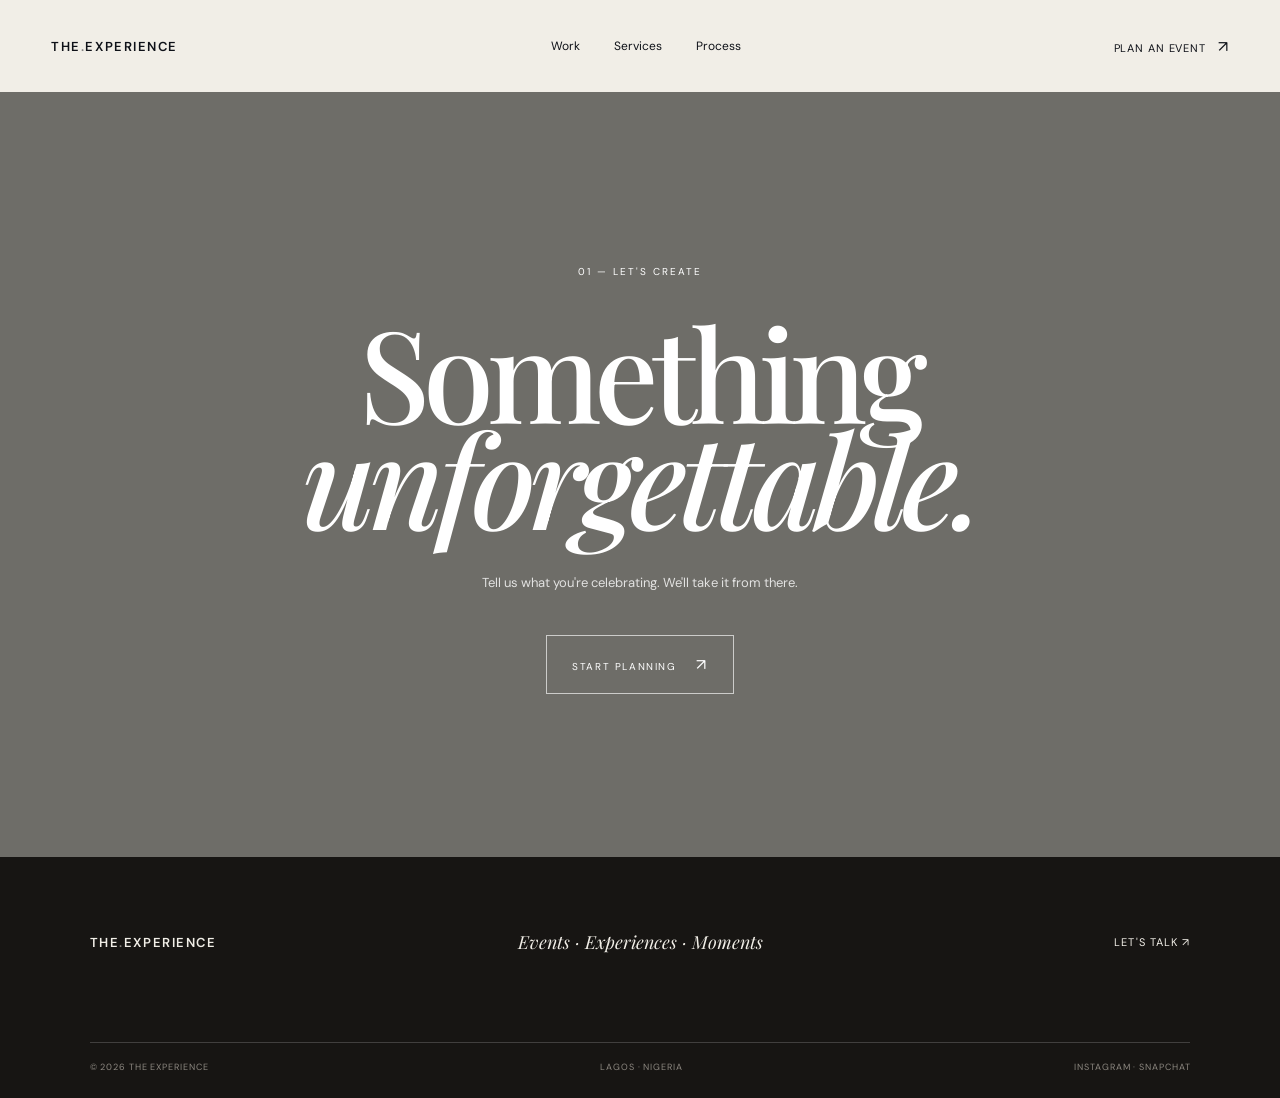
==== contact.html @ a863b7e7 "Initial THE-EXPERIENCE-multipage" ====
<!DOCTYPE html>
<html lang="en">
<head>
  <meta charset="UTF-8" />
  <meta name="viewport" content="width=device-width, initial-scale=1.0" />
  <meta name="description" content="Tell us what you're celebrating — we'll take it from there." />
  <title>THE EXPERIENCE — Plan Your Event</title>
  <link rel="preconnect" href="https://fonts.googleapis.com">
  <link rel="preconnect" href="https://fonts.gstatic.com" crossorigin>
  <link href="https://fonts.googleapis.com/css2?family=DM+Sans:wght@400;500;600&family=Playfair+Display:ital,wght@0,500;0,600;1,500&display=swap" rel="stylesheet">
  <link rel="stylesheet" href="style.css" />
</head>
<body>
  <div class="loader"><span>THE EXPERIENCE</span></div>

  <header class="nav">
    <a class="logo" href="index.html">THE<span>.</span>EXPERIENCE</a>
    <nav>
      <a href="work.html">Work</a>
      <a href="services.html">Services</a>
      <a href="process.html">Process</a>
    </nav>
    <a class="nav-cta" href="contact.html">Plan an event <span>↗</span></a>
    <button class="menu-btn" aria-label="Open menu"><i></i><i></i></button>
  </header>

  <main>
    <section class="cta" id="contact">
      <div class="cta-bg"></div>
      <div class="cta-overlay"></div>
      <div class="cta-content">
        <p class="eyebrow">01 — LET'S CREATE</p>
        <h2>Something<br><em>unforgettable.</em></h2>
        <p>Tell us what you're celebrating. We'll take it from there.</p>
        <a class="big-button" href="https://wa.me/" target="_blank" rel="noopener">Start planning <span>↗</span></a>
      </div>
    </section>
  </main>

  <footer>
    <div class="footer-top">
      <a class="logo" href="index.html">THE<span>.</span>EXPERIENCE</a>
      <p>Events · Experiences · Moments</p>
      <a href="contact.html">Let's talk ↗</a>
    </div>
    <div class="footer-bottom"><span>© 2026 THE EXPERIENCE</span><span>LAGOS · NIGERIA</span><span>Instagram · Snapchat</span></div>
  </footer>

  <script src="script.js"></script>
</body>
</html>
---- style.css ----
:root{
  --ink:#171513;--paper:#f1eee7;--muted:#777169;--line:rgba(23,21,19,.18);
  --serif:"Playfair Display",Georgia,serif;--sans:"DM Sans",Arial,sans-serif;
}
*{box-sizing:border-box}html{scroll-behavior:smooth}body{margin:0;background:var(--paper);color:var(--ink);font-family:var(--sans);font-size:15px}a{color:inherit;text-decoration:none}button{font:inherit}
.loader{position:fixed;inset:0;background:#171513;color:#f1eee7;z-index:1000;display:grid;place-items:center;font-size:12px;letter-spacing:.18em;transition:opacity .7s,visibility .7s}.loader.hide{opacity:0;visibility:hidden}
.nav{position:relative;height:92px;padding:0 4vw;display:flex;align-items:center;justify-content:space-between;z-index:50;color:#fff;mix-blend-mode:difference}.logo{font-weight:600;font-size:13px;letter-spacing:.12em}.logo span{opacity:.5}.nav nav{display:flex;gap:34px;font-size:12px}.nav nav a,.nav-cta{transition:opacity .25s}.nav nav a:hover,.nav-cta:hover{opacity:.55}.nav-cta{font-size:11px;letter-spacing:.08em;text-transform:uppercase}.nav-cta span{font-size:16px;margin-left:8px}.menu-btn{display:none;background:none;border:0}
.hero{height:100svh;min-height:680px;position:relative;color:#fff;overflow:hidden;background:#222}.hero-media,.cta-bg{position:absolute;inset:-5%;background-image:url("https://images.unsplash.com/photo-1519167758481-83f550bb49b3?auto=format&fit=crop&w=2200&q=90");background-size:cover;background-position:center;transform:scale(1.06);will-change:transform}.hero-overlay{position:absolute;inset:0;background:linear-gradient(180deg,rgba(0,0,0,.45),rgba(0,0,0,.15) 45%,rgba(0,0,0,.65))}.hero-content{position:absolute;inset:0;padding:15vh 7vw 7vh;display:flex;flex-direction:column;justify-content:center}.eyebrow{font-size:10px;letter-spacing:.2em;text-transform:uppercase}.hero-title{font-family:var(--serif);font-weight:500;font-size:clamp(62px,10.5vw,165px);line-height:.84;letter-spacing:-.055em;margin:45px 0 0;max-width:1100px}.hero-title .line{display:block}.hero-title .italic{font-style:italic;font-size:.72em;margin-left:9vw}.hero-bottom{display:flex;justify-content:space-between;align-items:end;max-width:850px;margin-top:55px}.hero-bottom p{font-size:13px;line-height:1.6;max-width:320px;color:rgba(255,255,255,.78)}.circle-link{width:64px;height:64px;border:1px solid rgba(255,255,255,.6);border-radius:50%;display:grid;place-items:center;font-size:22px;transition:background .3s,color .3s}.circle-link:hover{background:#fff;color:#111}.hero-index{position:absolute;right:4vw;bottom:7vh;font-size:10px;letter-spacing:.15em}
.section{padding:150px 7vw}.section-label{font-size:10px;letter-spacing:.18em;color:var(--muted);text-transform:uppercase}.statement{display:grid;grid-template-columns:25% 1fr;gap:5vw}.statement-copy{max-width:900px}.statement-copy h2,.services-intro h2,.process-heading h2{font-family:var(--serif);font-size:clamp(46px,6.2vw,92px);font-weight:500;line-height:.98;letter-spacing:-.045em;margin:25px 0 55px}.statement-copy h2 em,.services-intro h2 em,.process-heading h2 em{font-style:italic}.body-copy{font-size:16px;line-height:1.8;max-width:590px;color:#625d56}
.marquee{overflow:hidden;border-top:1px solid var(--line);border-bottom:1px solid var(--line);padding:24px 0;white-space:nowrap}.marquee-track{display:inline-flex;align-items:center;gap:28px;animation:marquee 24s linear infinite;font-size:12px;letter-spacing:.16em}.marquee b{font-weight:400;font-size:10px}@keyframes marquee{to{transform:translateX(-50%)}}
.services{display:grid;grid-template-columns:25% 1fr;gap:5vw}.services-intro h2{margin-bottom:90px}.service-list{grid-column:2;border-top:1px solid var(--line)}.service{display:grid;grid-template-columns:45px 1fr 2fr 30px;align-items:center;gap:20px;padding:28px 0;border-bottom:1px solid var(--line);transition:padding .35s}.service:hover{padding-left:15px;padding-right:15px}.service span{font-size:10px;color:var(--muted)}.service h3{font-family:var(--serif);font-size:25px;font-weight:500;margin:0}.service p{font-size:12px;color:var(--muted);margin:0;line-height:1.5}.service b{font-size:17px;font-weight:400;text-align:right}
.work{background:#e6e2d9}.work-head{display:flex;justify-content:space-between;align-items:end;margin-bottom:80px}.work-head p{font-family:var(--serif);font-style:italic;font-size:20px;margin:0}.project{margin-bottom:130px}.project-large{width:78%}.project-offset{width:60%;margin-left:30%}.project-image{width:100%;height:62vw;max-height:850px;background-size:cover;background-position:center;transform:scale(.98);transition:transform .8s cubic-bezier(.2,.8,.2,1)}.project:hover .project-image{transform:scale(1)}.image-1{background-image:url("https://images.unsplash.com/photo-1519225421980-715cb0215aed?auto=format&fit=crop&w=1800&q=85")}.image-2{background-image:url("https://images.unsplash.com/photo-1507504031003-b417219a0fde?auto=format&fit=crop&w=1600&q=85")}.image-3{background-image:url("https://images.unsplash.com/photo-1492684223066-81342ee5ff30?auto=format&fit=crop&w=1800&q=85")}.project-meta{display:grid;grid-template-columns:80px 1fr 30px;padding-top:17px;border-top:1px solid var(--ink);margin-top:12px}.project-meta span,.project-meta p{font-size:10px;letter-spacing:.08em;text-transform:uppercase;color:var(--muted);margin:0}.project-meta h3{font-family:var(--serif);font-size:26px;font-weight:500;margin:0 0 5px}.project-meta>span:last-child{font-size:18px;color:var(--ink)}
.process{display:grid;grid-template-columns:25% 1fr;gap:5vw}.process-heading h2{margin-bottom:85px}.process-grid{grid-column:2;display:grid;grid-template-columns:1fr 1fr;border-top:1px solid var(--line)}.process-card{padding:30px 30px 45px 0;border-bottom:1px solid var(--line)}.process-card:nth-child(odd){border-right:1px solid var(--line);padding-right:40px}.process-card:nth-child(even){padding-left:40px}.process-card span{font-size:10px;color:var(--muted)}.process-card h3{font-family:var(--serif);font-size:30px;font-weight:500;margin:45px 0 15px}.process-card p{color:var(--muted);line-height:1.7;font-size:13px;max-width:280px}
.quote{text-align:center;padding-top:170px;padding-bottom:170px;background:#171513;color:#f1eee7}.quote-mark{font-family:var(--serif);font-size:100px;line-height:.5;margin:0 0 45px}.quote blockquote{font-family:var(--serif);font-size:clamp(35px,5vw,68px);line-height:1.05;max-width:1000px;margin:0 auto;font-weight:500;letter-spacing:-.035em}.quote-author{font-size:9px;letter-spacing:.18em;margin-top:45px;color:#aaa39b}
.cta{height:85vh;min-height:620px;position:relative;color:#fff;overflow:hidden}.cta-bg{background-image:url("https://images.unsplash.com/photo-1505236858219-8359eb29e329?auto=format&fit=crop&w=2200&q=90")}.cta-overlay{position:absolute;inset:0;background:rgba(10,9,7,.56)}.cta-content{position:absolute;inset:0;display:flex;flex-direction:column;align-items:center;justify-content:center;text-align:center;padding:30px}.cta-content h2{font-family:var(--serif);font-size:clamp(65px,10vw,150px);line-height:.83;font-weight:500;letter-spacing:-.055em;margin:30px 0}.cta-content h2 em{font-style:italic}.cta-content>p:not(.eyebrow){max-width:330px;font-size:13px;line-height:1.6;color:rgba(255,255,255,.8)}.big-button{margin-top:28px;border:1px solid rgba(255,255,255,.65);padding:18px 25px;font-size:10px;text-transform:uppercase;letter-spacing:.16em;transition:background .3s,color .3s}.big-button:hover{background:#fff;color:#171513}.big-button span{font-size:16px;margin-left:15px}
footer{background:#171513;color:#f1eee7;padding:55px 7vw 25px}.footer-top{display:grid;grid-template-columns:1fr 1fr 1fr;align-items:center;padding-bottom:70px}.footer-top p{text-align:center;font-family:var(--serif);font-style:italic;font-size:18px}.footer-top>a:last-child{text-align:right;font-size:11px;letter-spacing:.1em;text-transform:uppercase}.footer-bottom{border-top:1px solid rgba(255,255,255,.18);padding-top:18px;display:flex;justify-content:space-between;color:#8d8881;font-size:9px;letter-spacing:.1em;text-transform:uppercase}
.reveal{opacity:0;transform:translateY(35px);animation:reveal .9s cubic-bezier(.2,.8,.2,1) forwards}.delay-1{animation-delay:.12s}.delay-2{animation-delay:.24s}.delay-3{animation-delay:.38s}@keyframes reveal{to{opacity:1;transform:none}}
@media(max-width:800px){
 .nav{height:72px;padding:0 6vw}.nav nav,.nav-cta{display:none}.menu-btn{display:flex;flex-direction:column;gap:6px}.menu-btn i{width:25px;height:1px;background:#fff;display:block}
 .hero{min-height:720px}.hero-content{padding:100px 7vw 45px}.hero-title{font-size:clamp(55px,16vw,105px);margin-top:30px}.hero-title .italic{margin-left:4vw}.hero-bottom{margin-top:42px}.hero-bottom p{font-size:12px;max-width:245px}.circle-link{width:54px;height:54px}.hero-index{bottom:45px}
 .section{padding:100px 7vw}.statement,.services,.process{display:block}.statement-copy,.services-intro,.process-heading{margin-top:45px}.statement-copy h2,.services-intro h2,.process-heading h2{font-size:clamp(43px,12vw,70px);margin:20px 0 40px}.service-list,.process-grid{margin-top:55px}.service{grid-template-columns:30px 1fr 20px;gap:10px;padding:25px 0}.service h3{font-size:22px}.service p{grid-column:2;grid-row:2}.service b{grid-column:3;grid-row:1}.work-head{display:block;margin-bottom:50px}.work-head p{margin-top:15px}.project,.project-large,.project-offset{width:100%;margin-left:0;margin-bottom:80px}.project-image{height:110vw}.project-meta{grid-template-columns:50px 1fr 20px}.project-meta h3{font-size:21px}.process-grid{grid-template-columns:1fr}.process-card:nth-child(odd),.process-card:nth-child(even){border-right:0;padding:25px 0}.process-card h3{margin-top:30px}.quote{padding-top:110px;padding-bottom:110px}.quote blockquote{font-size:40px}.cta{height:75vh;min-height:560px}.cta-content h2{font-size:18vw}.footer-top{grid-template-columns:1fr;gap:25px;text-align:center;padding-bottom:45px}.footer-top p,.footer-top>a:last-child{text-align:center}.footer-bottom{gap:15px;flex-wrap:wrap;justify-content:center;text-align:center}
}
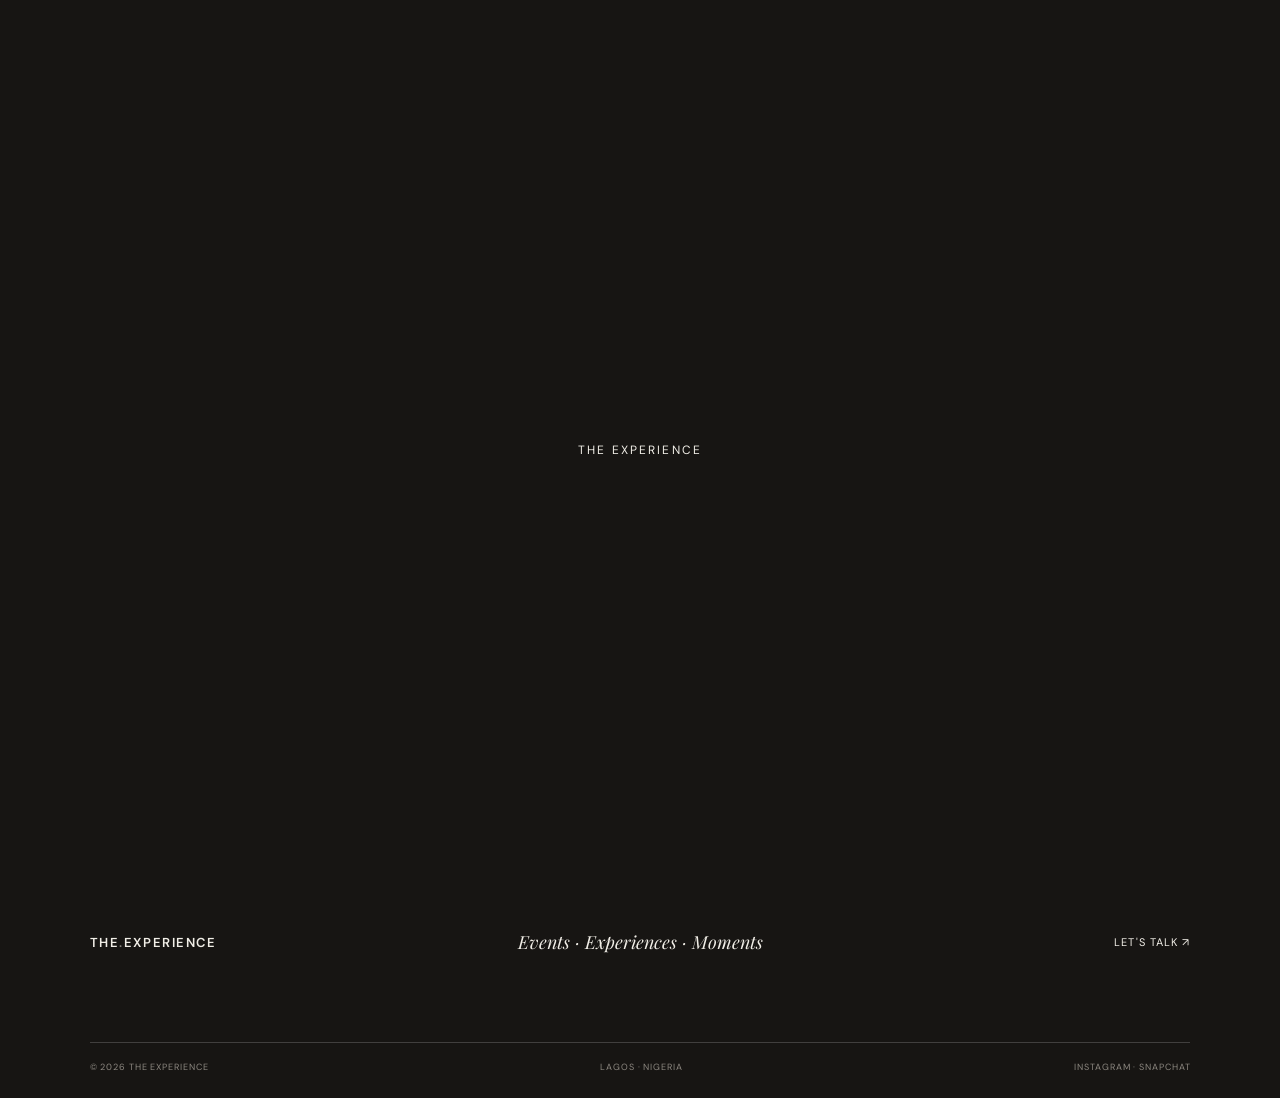
==== commit 5513373c: "Fix mobile menu across all pages" ====
--- a/contact.html
+++ b/contact.html
@@ -13,17 +13,29 @@
 <body>
   <div class="loader"><span>THE EXPERIENCE</span></div>
 
-  <header class="nav">
-    <a class="logo" href="index.html">THE<span>.</span>EXPERIENCE</a>
-    <nav>
-      <a href="work.html">Work</a>
-      <a href="services.html">Services</a>
-      <a href="process.html">Process</a>
-    </nav>
-    <a class="nav-cta" href="contact.html">Plan an event <span>↗</span></a>
-    <button class="menu-btn" aria-label="Open menu"><i></i><i></i></button>
-  </header>
+ <header class="nav">
+  <a class="logo" href="index.html">THE<span>.</span>EXPERIENCE</a>
 
+  <nav class="main-nav" id="site-menu" aria-label="Main navigation">
+    <a href="work.html">Work</a>
+    <a href="services.html">Services</a>
+    <a href="process.html">Process</a>
+    <a class="mobile-cta" href="contact.html">Plan an event <span>↗</span></a>
+  </nav>
+
+  <a class="nav-cta" href="contact.html">Plan an event <span>↗</span></a>
+
+  <button
+    class="menu-btn"
+    type="button"
+    aria-label="Open menu"
+    aria-controls="site-menu"
+    aria-expanded="false"
+  >
+    <i></i>
+    <i></i>
+  </button>
+</header>
   <main>
     <section class="cta" id="contact">
       <div class="cta-bg"></div>
--- a/style.css
+++ b/style.css
@@ -20,3 +20,83 @@
  .hero{min-height:720px}.hero-content{padding:100px 7vw 45px}.hero-title{font-size:clamp(55px,16vw,105px);margin-top:30px}.hero-title .italic{margin-left:4vw}.hero-bottom{margin-top:42px}.hero-bottom p{font-size:12px;max-width:245px}.circle-link{width:54px;height:54px}.hero-index{bottom:45px}
  .section{padding:100px 7vw}.statement,.services,.process{display:block}.statement-copy,.services-intro,.process-heading{margin-top:45px}.statement-copy h2,.services-intro h2,.process-heading h2{font-size:clamp(43px,12vw,70px);margin:20px 0 40px}.service-list,.process-grid{margin-top:55px}.service{grid-template-columns:30px 1fr 20px;gap:10px;padding:25px 0}.service h3{font-size:22px}.service p{grid-column:2;grid-row:2}.service b{grid-column:3;grid-row:1}.work-head{display:block;margin-bottom:50px}.work-head p{margin-top:15px}.project,.project-large,.project-offset{width:100%;margin-left:0;margin-bottom:80px}.project-image{height:110vw}.project-meta{grid-template-columns:50px 1fr 20px}.project-meta h3{font-size:21px}.process-grid{grid-template-columns:1fr}.process-card:nth-child(odd),.process-card:nth-child(even){border-right:0;padding:25px 0}.process-card h3{margin-top:30px}.quote{padding-top:110px;padding-bottom:110px}.quote blockquote{font-size:40px}.cta{height:75vh;min-height:560px}.cta-content h2{font-size:18vw}.footer-top{grid-template-columns:1fr;gap:25px;text-align:center;padding-bottom:45px}.footer-top p,.footer-top>a:last-child{text-align:center}.footer-bottom{gap:15px;flex-wrap:wrap;justify-content:center;text-align:center}
 }
+.mobile-cta {
+  display: none;
+}
+
+@media (max-width: 768px) {
+  .nav {
+    position: relative;
+    z-index: 3000;
+    background: #f6f3ed;
+  }
+
+  .nav .nav-cta {
+    display: none;
+  }
+
+  .menu-btn {
+    display: flex;
+    position: relative;
+    z-index: 3002;
+    align-items: center;
+    justify-content: center;
+    flex-direction: column;
+    gap: 6px;
+    width: 48px;
+    height: 48px;
+    padding: 0;
+    color: #151515;
+    background: transparent;
+    border: 1px solid #151515;
+    border-radius: 50%;
+    cursor: pointer;
+  }
+
+  .menu-btn i {
+    display: block;
+    width: 22px;
+    height: 2px;
+    background: #151515;
+    transition: transform 0.25s ease;
+  }
+
+  .menu-btn.is-open i:first-child {
+    transform: translateY(4px) rotate(45deg);
+  }
+
+  .menu-btn.is-open i:last-child {
+    transform: translateY(-4px) rotate(-45deg);
+  }
+
+  .nav .main-nav {
+    display: none;
+    position: absolute;
+    top: 100%;
+    left: 0;
+    right: 0;
+    z-index: 3001;
+    flex-direction: column;
+    align-items: stretch;
+    gap: 0;
+    padding: 0 7% 2rem;
+    background: #f6f3ed !important;
+    opacity: 1 !important;
+  }
+
+  .nav .main-nav.is-open {
+    display: flex;
+  }
+
+  .nav .main-nav a {
+    color: #151515 !important;
+    padding: 1.2rem 0;
+    border-bottom: 1px solid #cfc9c2;
+  }
+
+  .nav .main-nav .mobile-cta {
+    display: block;
+    margin-top: 1rem;
+    font-weight: 600;
+  }
+}
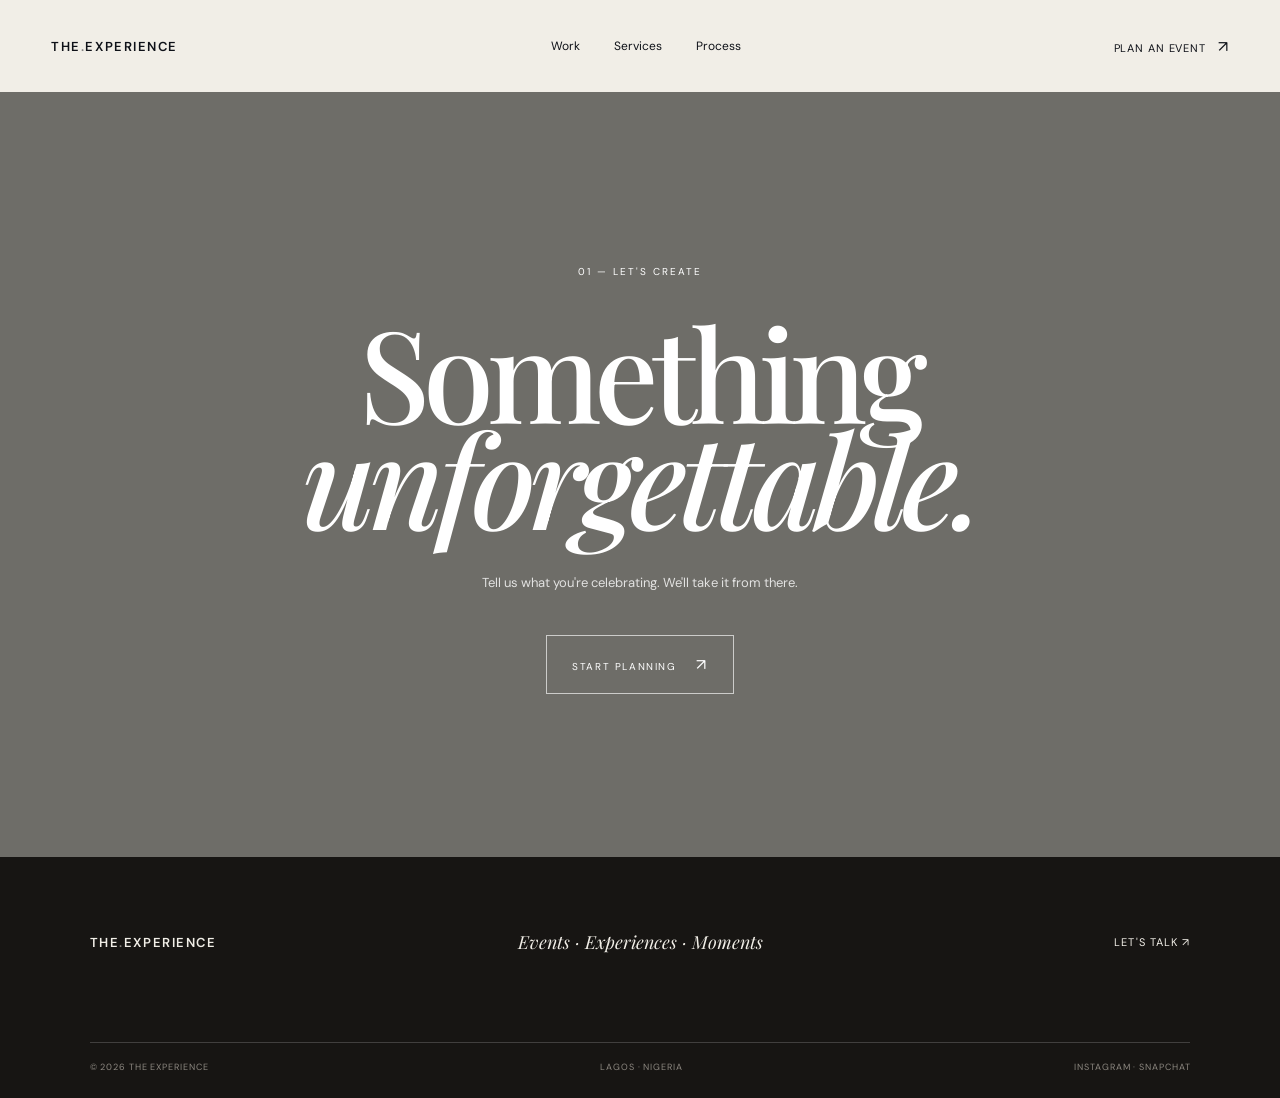
==== commit 09d2c7e3: "Revert "Fix mobile menu across all pages" This reverts commit 5513373ccbcce939a4647bf617e4a6401e17a6" ====
--- a/contact.html
+++ b/contact.html
@@ -13,29 +13,17 @@
 <body>
   <div class="loader"><span>THE EXPERIENCE</span></div>
 
- <header class="nav">
-  <a class="logo" href="index.html">THE<span>.</span>EXPERIENCE</a>
+  <header class="nav">
+    <a class="logo" href="index.html">THE<span>.</span>EXPERIENCE</a>
+    <nav>
+      <a href="work.html">Work</a>
+      <a href="services.html">Services</a>
+      <a href="process.html">Process</a>
+    </nav>
+    <a class="nav-cta" href="contact.html">Plan an event <span>↗</span></a>
+    <button class="menu-btn" aria-label="Open menu"><i></i><i></i></button>
+  </header>
 
-  <nav class="main-nav" id="site-menu" aria-label="Main navigation">
-    <a href="work.html">Work</a>
-    <a href="services.html">Services</a>
-    <a href="process.html">Process</a>
-    <a class="mobile-cta" href="contact.html">Plan an event <span>↗</span></a>
-  </nav>
-
-  <a class="nav-cta" href="contact.html">Plan an event <span>↗</span></a>
-
-  <button
-    class="menu-btn"
-    type="button"
-    aria-label="Open menu"
-    aria-controls="site-menu"
-    aria-expanded="false"
-  >
-    <i></i>
-    <i></i>
-  </button>
-</header>
   <main>
     <section class="cta" id="contact">
       <div class="cta-bg"></div>
--- a/style.css
+++ b/style.css
@@ -27,8 +27,6 @@
 @media (max-width: 768px) {
   .nav {
     position: relative;
-    z-index: 3000;
-    background: #f6f3ed;
   }
 
   .nav .nav-cta {
@@ -37,18 +35,89 @@
 
   .menu-btn {
     display: flex;
-    position: relative;
-    z-index: 3002;
     align-items: center;
     justify-content: center;
     flex-direction: column;
     gap: 6px;
-    width: 48px;
-    height: 48px;
+    width: 44px;
+    height: 44px;
     padding: 0;
-    color: #151515;
     background: transparent;
-    border: 1px solid #151515;
+    border: 0;
+    cursor: pointer;
+    z-index: 1001;
+  }
+
+  .menu-btn i {
+    display: block;
+    width: 25px;
+    height: 1px;
+    background: currentColor;
+    transition: transform 0.25s ease;
+  }
+
+  .menu-btn.is-open i:first-child {
+    transform: translateY(3.5px) rotate(45deg);
+  }
+
+  .menu-btn.is-open i:last-child {
+    transform: translateY(-3.5px) rotate(-45deg);
+  }
+
+  .nav .main-nav {
+    display: none;
+    position: absolute;
+    top: 100%;
+    left: 0;
+    right: 0;
+    z-index: 1000;
+    flex-direction: column;
+    align-items: stretch;
+    gap: 0;
+    padding: 1.5rem 6%;
+    background: #111111;
+  }
+
+  .nav .main-nav.is-open {
+    display: flex;
+  }
+
+  .nav .main-nav a {
+    padding: 1rem 0;
+    border-bottom: 1px solid rgba(255, 255, 255, 0.18);
+  }
+
+  .nav .main-nav .mobile-cta {
+    display: block;
+    margin-top: 1rem;
+    color: #ffffff;
+  }
+}
+/* Keep navigation above the hero image */
+.nav {
+  position: relative;
+  z-index: 2000;
+}
+
+@media (max-width: 768px) {
+  .nav {
+    z-index: 2000;
+  }
+
+  .menu-btn {
+    display: flex;
+    position: relative;
+    z-index: 2001;
+    align-items: center;
+    justify-content: center;
+    flex-direction: column;
+    gap: 6px;
+    width: 46px;
+    height: 46px;
+    padding: 0;
+    color: #ffffff;
+    background: rgba(0, 0, 0, 0.45);
+    border: 1px solid rgba(255, 255, 255, 0.65);
     border-radius: 50%;
     cursor: pointer;
   }
@@ -57,46 +126,10 @@
     display: block;
     width: 22px;
     height: 2px;
-    background: #151515;
-    transition: transform 0.25s ease;
-  }
-
-  .menu-btn.is-open i:first-child {
-    transform: translateY(4px) rotate(45deg);
-  }
-
-  .menu-btn.is-open i:last-child {
-    transform: translateY(-4px) rotate(-45deg);
+    background: #ffffff;
   }
 
   .nav .main-nav {
-    display: none;
-    position: absolute;
-    top: 100%;
-    left: 0;
-    right: 0;
-    z-index: 3001;
-    flex-direction: column;
-    align-items: stretch;
-    gap: 0;
-    padding: 0 7% 2rem;
-    background: #f6f3ed !important;
-    opacity: 1 !important;
-  }
-
-  .nav .main-nav.is-open {
-    display: flex;
-  }
-
-  .nav .main-nav a {
-    color: #151515 !important;
-    padding: 1.2rem 0;
-    border-bottom: 1px solid #cfc9c2;
-  }
-
-  .nav .main-nav .mobile-cta {
-    display: block;
-    margin-top: 1rem;
-    font-weight: 600;
+    z-index: 2000;
   }
 }
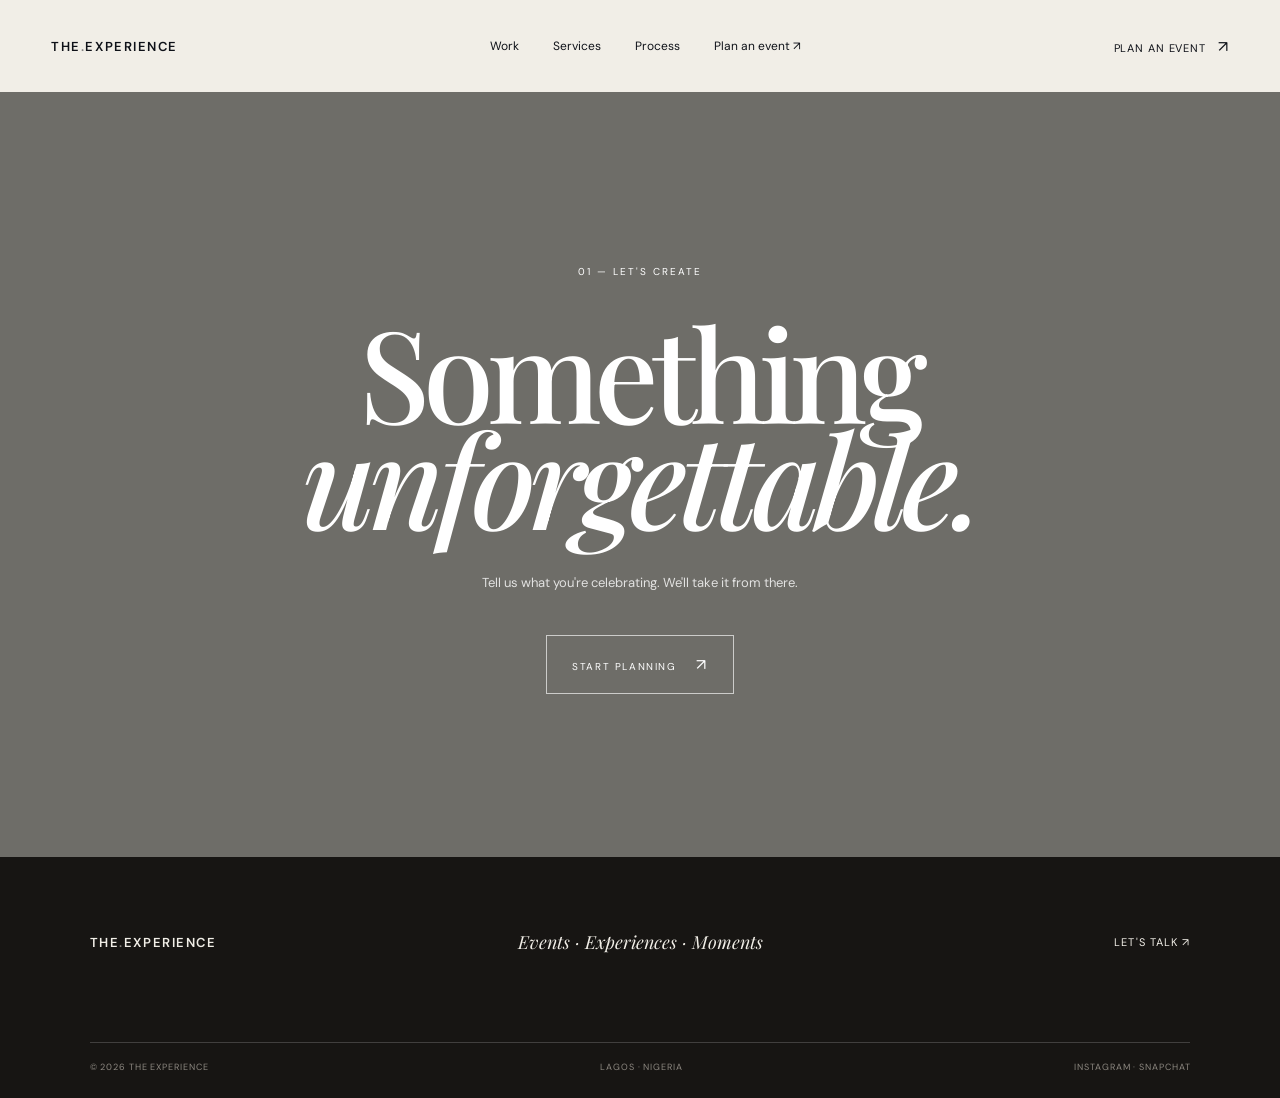
==== commit 4a7395ad: "Fix mobile navigation script" ====
--- a/contact.html
+++ b/contact.html
@@ -15,15 +15,30 @@
 
   <header class="nav">
     <a class="logo" href="index.html">THE<span>.</span>EXPERIENCE</a>
-    <nav>
+
+    <nav class="main-nav" id="site-menu" aria-label="Main navigation">
       <a href="work.html">Work</a>
       <a href="services.html">Services</a>
       <a href="process.html">Process</a>
+      <a class="mobile-cta" href="contact.html">Plan an event <span>↗</span></a>
     </nav>
-    <a class="nav-cta" href="contact.html">Plan an event <span>↗</span></a>
-    <button class="menu-btn" aria-label="Open menu"><i></i><i></i></button>
+
+    <a class="nav-cta" href="contact.html">
+      Plan an event <span>↗</span>
+    </a>
+
+    <button
+      class="menu-btn"
+      type="button"
+      aria-label="Open menu"
+      aria-controls="site-menu"
+      aria-expanded="false"
+    >
+      <i></i>
+      <i></i>
+    </button>
   </header>
-
+  
   <main>
     <section class="cta" id="contact">
       <div class="cta-bg"></div>
--- a/style.css
+++ b/style.css
@@ -1,81 +1,685 @@
-:root{
-  --ink:#171513;--paper:#f1eee7;--muted:#777169;--line:rgba(23,21,19,.18);
-  --serif:"Playfair Display",Georgia,serif;--sans:"DM Sans",Arial,sans-serif;
-}
-*{box-sizing:border-box}html{scroll-behavior:smooth}body{margin:0;background:var(--paper);color:var(--ink);font-family:var(--sans);font-size:15px}a{color:inherit;text-decoration:none}button{font:inherit}
-.loader{position:fixed;inset:0;background:#171513;color:#f1eee7;z-index:1000;display:grid;place-items:center;font-size:12px;letter-spacing:.18em;transition:opacity .7s,visibility .7s}.loader.hide{opacity:0;visibility:hidden}
-.nav{position:relative;height:92px;padding:0 4vw;display:flex;align-items:center;justify-content:space-between;z-index:50;color:#fff;mix-blend-mode:difference}.logo{font-weight:600;font-size:13px;letter-spacing:.12em}.logo span{opacity:.5}.nav nav{display:flex;gap:34px;font-size:12px}.nav nav a,.nav-cta{transition:opacity .25s}.nav nav a:hover,.nav-cta:hover{opacity:.55}.nav-cta{font-size:11px;letter-spacing:.08em;text-transform:uppercase}.nav-cta span{font-size:16px;margin-left:8px}.menu-btn{display:none;background:none;border:0}
-.hero{height:100svh;min-height:680px;position:relative;color:#fff;overflow:hidden;background:#222}.hero-media,.cta-bg{position:absolute;inset:-5%;background-image:url("https://images.unsplash.com/photo-1519167758481-83f550bb49b3?auto=format&fit=crop&w=2200&q=90");background-size:cover;background-position:center;transform:scale(1.06);will-change:transform}.hero-overlay{position:absolute;inset:0;background:linear-gradient(180deg,rgba(0,0,0,.45),rgba(0,0,0,.15) 45%,rgba(0,0,0,.65))}.hero-content{position:absolute;inset:0;padding:15vh 7vw 7vh;display:flex;flex-direction:column;justify-content:center}.eyebrow{font-size:10px;letter-spacing:.2em;text-transform:uppercase}.hero-title{font-family:var(--serif);font-weight:500;font-size:clamp(62px,10.5vw,165px);line-height:.84;letter-spacing:-.055em;margin:45px 0 0;max-width:1100px}.hero-title .line{display:block}.hero-title .italic{font-style:italic;font-size:.72em;margin-left:9vw}.hero-bottom{display:flex;justify-content:space-between;align-items:end;max-width:850px;margin-top:55px}.hero-bottom p{font-size:13px;line-height:1.6;max-width:320px;color:rgba(255,255,255,.78)}.circle-link{width:64px;height:64px;border:1px solid rgba(255,255,255,.6);border-radius:50%;display:grid;place-items:center;font-size:22px;transition:background .3s,color .3s}.circle-link:hover{background:#fff;color:#111}.hero-index{position:absolute;right:4vw;bottom:7vh;font-size:10px;letter-spacing:.15em}
-.section{padding:150px 7vw}.section-label{font-size:10px;letter-spacing:.18em;color:var(--muted);text-transform:uppercase}.statement{display:grid;grid-template-columns:25% 1fr;gap:5vw}.statement-copy{max-width:900px}.statement-copy h2,.services-intro h2,.process-heading h2{font-family:var(--serif);font-size:clamp(46px,6.2vw,92px);font-weight:500;line-height:.98;letter-spacing:-.045em;margin:25px 0 55px}.statement-copy h2 em,.services-intro h2 em,.process-heading h2 em{font-style:italic}.body-copy{font-size:16px;line-height:1.8;max-width:590px;color:#625d56}
-.marquee{overflow:hidden;border-top:1px solid var(--line);border-bottom:1px solid var(--line);padding:24px 0;white-space:nowrap}.marquee-track{display:inline-flex;align-items:center;gap:28px;animation:marquee 24s linear infinite;font-size:12px;letter-spacing:.16em}.marquee b{font-weight:400;font-size:10px}@keyframes marquee{to{transform:translateX(-50%)}}
-.services{display:grid;grid-template-columns:25% 1fr;gap:5vw}.services-intro h2{margin-bottom:90px}.service-list{grid-column:2;border-top:1px solid var(--line)}.service{display:grid;grid-template-columns:45px 1fr 2fr 30px;align-items:center;gap:20px;padding:28px 0;border-bottom:1px solid var(--line);transition:padding .35s}.service:hover{padding-left:15px;padding-right:15px}.service span{font-size:10px;color:var(--muted)}.service h3{font-family:var(--serif);font-size:25px;font-weight:500;margin:0}.service p{font-size:12px;color:var(--muted);margin:0;line-height:1.5}.service b{font-size:17px;font-weight:400;text-align:right}
-.work{background:#e6e2d9}.work-head{display:flex;justify-content:space-between;align-items:end;margin-bottom:80px}.work-head p{font-family:var(--serif);font-style:italic;font-size:20px;margin:0}.project{margin-bottom:130px}.project-large{width:78%}.project-offset{width:60%;margin-left:30%}.project-image{width:100%;height:62vw;max-height:850px;background-size:cover;background-position:center;transform:scale(.98);transition:transform .8s cubic-bezier(.2,.8,.2,1)}.project:hover .project-image{transform:scale(1)}.image-1{background-image:url("https://images.unsplash.com/photo-1519225421980-715cb0215aed?auto=format&fit=crop&w=1800&q=85")}.image-2{background-image:url("https://images.unsplash.com/photo-1507504031003-b417219a0fde?auto=format&fit=crop&w=1600&q=85")}.image-3{background-image:url("https://images.unsplash.com/photo-1492684223066-81342ee5ff30?auto=format&fit=crop&w=1800&q=85")}.project-meta{display:grid;grid-template-columns:80px 1fr 30px;padding-top:17px;border-top:1px solid var(--ink);margin-top:12px}.project-meta span,.project-meta p{font-size:10px;letter-spacing:.08em;text-transform:uppercase;color:var(--muted);margin:0}.project-meta h3{font-family:var(--serif);font-size:26px;font-weight:500;margin:0 0 5px}.project-meta>span:last-child{font-size:18px;color:var(--ink)}
-.process{display:grid;grid-template-columns:25% 1fr;gap:5vw}.process-heading h2{margin-bottom:85px}.process-grid{grid-column:2;display:grid;grid-template-columns:1fr 1fr;border-top:1px solid var(--line)}.process-card{padding:30px 30px 45px 0;border-bottom:1px solid var(--line)}.process-card:nth-child(odd){border-right:1px solid var(--line);padding-right:40px}.process-card:nth-child(even){padding-left:40px}.process-card span{font-size:10px;color:var(--muted)}.process-card h3{font-family:var(--serif);font-size:30px;font-weight:500;margin:45px 0 15px}.process-card p{color:var(--muted);line-height:1.7;font-size:13px;max-width:280px}
-.quote{text-align:center;padding-top:170px;padding-bottom:170px;background:#171513;color:#f1eee7}.quote-mark{font-family:var(--serif);font-size:100px;line-height:.5;margin:0 0 45px}.quote blockquote{font-family:var(--serif);font-size:clamp(35px,5vw,68px);line-height:1.05;max-width:1000px;margin:0 auto;font-weight:500;letter-spacing:-.035em}.quote-author{font-size:9px;letter-spacing:.18em;margin-top:45px;color:#aaa39b}
-.cta{height:85vh;min-height:620px;position:relative;color:#fff;overflow:hidden}.cta-bg{background-image:url("https://images.unsplash.com/photo-1505236858219-8359eb29e329?auto=format&fit=crop&w=2200&q=90")}.cta-overlay{position:absolute;inset:0;background:rgba(10,9,7,.56)}.cta-content{position:absolute;inset:0;display:flex;flex-direction:column;align-items:center;justify-content:center;text-align:center;padding:30px}.cta-content h2{font-family:var(--serif);font-size:clamp(65px,10vw,150px);line-height:.83;font-weight:500;letter-spacing:-.055em;margin:30px 0}.cta-content h2 em{font-style:italic}.cta-content>p:not(.eyebrow){max-width:330px;font-size:13px;line-height:1.6;color:rgba(255,255,255,.8)}.big-button{margin-top:28px;border:1px solid rgba(255,255,255,.65);padding:18px 25px;font-size:10px;text-transform:uppercase;letter-spacing:.16em;transition:background .3s,color .3s}.big-button:hover{background:#fff;color:#171513}.big-button span{font-size:16px;margin-left:15px}
-footer{background:#171513;color:#f1eee7;padding:55px 7vw 25px}.footer-top{display:grid;grid-template-columns:1fr 1fr 1fr;align-items:center;padding-bottom:70px}.footer-top p{text-align:center;font-family:var(--serif);font-style:italic;font-size:18px}.footer-top>a:last-child{text-align:right;font-size:11px;letter-spacing:.1em;text-transform:uppercase}.footer-bottom{border-top:1px solid rgba(255,255,255,.18);padding-top:18px;display:flex;justify-content:space-between;color:#8d8881;font-size:9px;letter-spacing:.1em;text-transform:uppercase}
-.reveal{opacity:0;transform:translateY(35px);animation:reveal .9s cubic-bezier(.2,.8,.2,1) forwards}.delay-1{animation-delay:.12s}.delay-2{animation-delay:.24s}.delay-3{animation-delay:.38s}@keyframes reveal{to{opacity:1;transform:none}}
-@media(max-width:800px){
- .nav{height:72px;padding:0 6vw}.nav nav,.nav-cta{display:none}.menu-btn{display:flex;flex-direction:column;gap:6px}.menu-btn i{width:25px;height:1px;background:#fff;display:block}
- .hero{min-height:720px}.hero-content{padding:100px 7vw 45px}.hero-title{font-size:clamp(55px,16vw,105px);margin-top:30px}.hero-title .italic{margin-left:4vw}.hero-bottom{margin-top:42px}.hero-bottom p{font-size:12px;max-width:245px}.circle-link{width:54px;height:54px}.hero-index{bottom:45px}
- .section{padding:100px 7vw}.statement,.services,.process{display:block}.statement-copy,.services-intro,.process-heading{margin-top:45px}.statement-copy h2,.services-intro h2,.process-heading h2{font-size:clamp(43px,12vw,70px);margin:20px 0 40px}.service-list,.process-grid{margin-top:55px}.service{grid-template-columns:30px 1fr 20px;gap:10px;padding:25px 0}.service h3{font-size:22px}.service p{grid-column:2;grid-row:2}.service b{grid-column:3;grid-row:1}.work-head{display:block;margin-bottom:50px}.work-head p{margin-top:15px}.project,.project-large,.project-offset{width:100%;margin-left:0;margin-bottom:80px}.project-image{height:110vw}.project-meta{grid-template-columns:50px 1fr 20px}.project-meta h3{font-size:21px}.process-grid{grid-template-columns:1fr}.process-card:nth-child(odd),.process-card:nth-child(even){border-right:0;padding:25px 0}.process-card h3{margin-top:30px}.quote{padding-top:110px;padding-bottom:110px}.quote blockquote{font-size:40px}.cta{height:75vh;min-height:560px}.cta-content h2{font-size:18vw}.footer-top{grid-template-columns:1fr;gap:25px;text-align:center;padding-bottom:45px}.footer-top p,.footer-top>a:last-child{text-align:center}.footer-bottom{gap:15px;flex-wrap:wrap;justify-content:center;text-align:center}
-}
-.mobile-cta {
+:root {
+  --ink: #171513;
+  --paper: #f1eee7;
+  --muted: #777169;
+  --line: rgba(23, 21, 19, 0.18);
+  --serif: "Playfair Display", Georgia, serif;
+  --sans: "DM Sans", Arial, sans-serif;
+}
+
+* {
+  box-sizing: border-box;
+}
+
+html {
+  scroll-behavior: smooth;
+}
+
+body {
+  margin: 0;
+  background: var(--paper);
+  color: var(--ink);
+  font-family: var(--sans);
+  font-size: 15px;
+}
+
+a {
+  color: inherit;
+  text-decoration: none;
+}
+
+button {
+  font: inherit;
+}
+
+/* Loader */
+.loader {
+  position: fixed;
+  inset: 0;
+  z-index: 1000;
+  display: grid;
+  place-items: center;
+  background: #171513;
+  color: #f1eee7;
+  font-size: 12px;
+  letter-spacing: 0.18em;
+  transition: opacity 0.7s, visibility 0.7s;
+}
+
+.loader.hide {
+  opacity: 0;
+  visibility: hidden;
+}
+
+/* Navigation */
+.nav {
+  position: relative;
+  z-index: 100;
+  display: flex;
+  align-items: center;
+  justify-content: space-between;
+  height: 92px;
+  padding: 0 4vw;
+  color: #fff;
+  mix-blend-mode: difference;
+}
+
+.logo {
+  font-size: 13px;
+  font-weight: 600;
+  letter-spacing: 0.12em;
+}
+
+.logo span {
+  opacity: 0.5;
+}
+
+.nav nav {
+  display: flex;
+  gap: 34px;
+  font-size: 12px;
+}
+
+.nav nav a,
+.nav-cta {
+  transition: opacity 0.25s;
+}
+
+.nav nav a:hover,
+.nav-cta:hover {
+  opacity: 0.55;
+}
+
+.nav-cta {
+  font-size: 11px;
+  letter-spacing: 0.08em;
+  text-transform: uppercase;
+}
+
+.nav-cta span {
+  margin-left: 8px;
+  font-size: 16px;
+}
+
+.menu-btn {
   display: none;
-}
-
-@media (max-width: 768px) {
+  background: none;
+  border: 0;
+}
+
+/* Hero */
+.hero {
+  position: relative;
+  min-height: 680px;
+  height: 100svh;
+  overflow: hidden;
+  background: #222;
+  color: #fff;
+}
+
+.hero-media,
+.cta-bg {
+  position: absolute;
+  inset: -5%;
+  background-image: url("https://images.unsplash.com/photo-1519167758481-83f550bb49b3?auto=format&fit=crop&w=2200&q=90");
+  background-position: center;
+  background-size: cover;
+  transform: scale(1.06);
+  will-change: transform;
+}
+
+.hero-overlay {
+  position: absolute;
+  inset: 0;
+  background: linear-gradient(
+    180deg,
+    rgba(0, 0, 0, 0.45),
+    rgba(0, 0, 0, 0.15) 45%,
+    rgba(0, 0, 0, 0.65)
+  );
+}
+
+.hero-content {
+  position: absolute;
+  inset: 0;
+  display: flex;
+  flex-direction: column;
+  justify-content: center;
+  padding: 15vh 7vw 7vh;
+}
+
+.eyebrow {
+  font-size: 10px;
+  letter-spacing: 0.2em;
+  text-transform: uppercase;
+}
+
+.hero-title {
+  max-width: 1100px;
+  margin: 45px 0 0;
+  font-family: var(--serif);
+  font-size: clamp(62px, 10.5vw, 165px);
+  font-weight: 500;
+  line-height: 0.84;
+  letter-spacing: -0.055em;
+}
+
+.hero-title .line {
+  display: block;
+}
+
+.hero-title .italic {
+  margin-left: 9vw;
+  font-size: 0.72em;
+  font-style: italic;
+}
+
+.hero-bottom {
+  display: flex;
+  align-items: end;
+  justify-content: space-between;
+  max-width: 850px;
+  margin-top: 55px;
+}
+
+.hero-bottom p {
+  max-width: 320px;
+  color: rgba(255, 255, 255, 0.78);
+  font-size: 13px;
+  line-height: 1.6;
+}
+
+.circle-link {
+  display: grid;
+  width: 64px;
+  height: 64px;
+  place-items: center;
+  border: 1px solid rgba(255, 255, 255, 0.6);
+  border-radius: 50%;
+  font-size: 22px;
+  transition: background 0.3s, color 0.3s;
+}
+
+.circle-link:hover {
+  background: #fff;
+  color: #111;
+}
+
+.hero-index {
+  position: absolute;
+  right: 4vw;
+  bottom: 7vh;
+  font-size: 10px;
+  letter-spacing: 0.15em;
+}
+
+/* General sections */
+.section {
+  padding: 150px 7vw;
+}
+
+.section-label {
+  color: var(--muted);
+  font-size: 10px;
+  letter-spacing: 0.18em;
+  text-transform: uppercase;
+}
+
+.statement {
+  display: grid;
+  grid-template-columns: 25% 1fr;
+  gap: 5vw;
+}
+
+.statement-copy {
+  max-width: 900px;
+}
+
+.statement-copy h2,
+.services-intro h2,
+.process-heading h2 {
+  margin: 25px 0 55px;
+  font-family: var(--serif);
+  font-size: clamp(46px, 6.2vw, 92px);
+  font-weight: 500;
+  line-height: 0.98;
+  letter-spacing: -0.045em;
+}
+
+.statement-copy h2 em,
+.services-intro h2 em,
+.process-heading h2 em {
+  font-style: italic;
+}
+
+.body-copy {
+  max-width: 590px;
+  color: #625d56;
+  font-size: 16px;
+  line-height: 1.8;
+}
+
+/* Marquee */
+.marquee {
+  overflow: hidden;
+  padding: 24px 0;
+  border-top: 1px solid var(--line);
+  border-bottom: 1px solid var(--line);
+  white-space: nowrap;
+}
+
+.marquee-track {
+  display: inline-flex;
+  align-items: center;
+  gap: 28px;
+  font-size: 12px;
+  letter-spacing: 0.16em;
+  animation: marquee 24s linear infinite;
+}
+
+.marquee b {
+  font-size: 10px;
+  font-weight: 400;
+}
+
+@keyframes marquee {
+  to {
+    transform: translateX(-50%);
+  }
+}
+
+/* Services */
+.services {
+  display: grid;
+  grid-template-columns: 25% 1fr;
+  gap: 5vw;
+}
+
+.services-intro h2 {
+  margin-bottom: 90px;
+}
+
+.service-list {
+  grid-column: 2;
+  border-top: 1px solid var(--line);
+}
+
+.service {
+  display: grid;
+  grid-template-columns: 45px 1fr 2fr 30px;
+  align-items: center;
+  gap: 20px;
+  padding: 28px 0;
+  border-bottom: 1px solid var(--line);
+  transition: padding 0.35s;
+}
+
+.service:hover {
+  padding-right: 15px;
+  padding-left: 15px;
+}
+
+.service span {
+  color: var(--muted);
+  font-size: 10px;
+}
+
+.service h3 {
+  margin: 0;
+  font-family: var(--serif);
+  font-size: 25px;
+  font-weight: 500;
+}
+
+.service p {
+  margin: 0;
+  color: var(--muted);
+  font-size: 12px;
+  line-height: 1.5;
+}
+
+.service b {
+  font-size: 17px;
+  font-weight: 400;
+  text-align: right;
+}
+
+/* Work */
+.work {
+  background: #e6e2d9;
+}
+
+.work-head {
+  display: flex;
+  align-items: end;
+  justify-content: space-between;
+  margin-bottom: 80px;
+}
+
+.work-head p {
+  margin: 0;
+  font-family: var(--serif);
+  font-size: 20px;
+  font-style: italic;
+}
+
+.project {
+  margin-bottom: 130px;
+}
+
+.project-large {
+  width: 78%;
+}
+
+.project-offset {
+  width: 60%;
+  margin-left: 30%;
+}
+
+.project-image {
+  width: 100%;
+  max-height: 850px;
+  height: 62vw;
+  background-position: center;
+  background-size: cover;
+  transform: scale(0.98);
+  transition: transform 0.8s cubic-bezier(0.2, 0.8, 0.2, 1);
+}
+
+.project:hover .project-image {
+  transform: scale(1);
+}
+
+.image-1 {
+  background-image: url("https://images.unsplash.com/photo-1519225421980-715cb0215aed?auto=format&fit=crop&w=1800&q=85");
+}
+
+.image-2 {
+  background-image: url("https://images.unsplash.com/photo-1507504031003-b417219a0fde?auto=format&fit=crop&w=1600&q=85");
+}
+
+.image-3 {
+  background-image: url("https://images.unsplash.com/photo-1492684223066-81342ee5ff30?auto=format&fit=crop&w=1800&q=85");
+}
+
+.project-meta {
+  display: grid;
+  grid-template-columns: 80px 1fr 30px;
+  margin-top: 12px;
+  padding-top: 17px;
+  border-top: 1px solid var(--ink);
+}
+
+.project-meta span,
+.project-meta p {
+  margin: 0;
+  color: var(--muted);
+  font-size: 10px;
+  letter-spacing: 0.08em;
+  text-transform: uppercase;
+}
+
+.project-meta h3 {
+  margin: 0 0 5px;
+  font-family: var(--serif);
+  font-size: 26px;
+  font-weight: 500;
+}
+
+.project-meta > span:last-child {
+  color: var(--ink);
+  font-size: 18px;
+}
+
+/* Process */
+.process {
+  display: grid;
+  grid-template-columns: 25% 1fr;
+  gap: 5vw;
+}
+
+.process-heading h2 {
+  margin-bottom: 85px;
+}
+
+.process-grid {
+  display: grid;
+  grid-column: 2;
+  grid-template-columns: 1fr 1fr;
+  border-top: 1px solid var(--line);
+}
+
+.process-card {
+  padding: 30px 30px 45px 0;
+  border-bottom: 1px solid var(--line);
+}
+
+.process-card:nth-child(odd) {
+  padding-right: 40px;
+  border-right: 1px solid var(--line);
+}
+
+.process-card:nth-child(even) {
+  padding-left: 40px;
+}
+
+.process-card span {
+  color: var(--muted);
+  font-size: 10px;
+}
+
+.process-card h3 {
+  margin: 45px 0 15px;
+  font-family: var(--serif);
+  font-size: 30px;
+  font-weight: 500;
+}
+
+.process-card p {
+  max-width: 280px;
+  color: var(--muted);
+  font-size: 13px;
+  line-height: 1.7;
+}
+
+/* Quote */
+.quote {
+  padding-top: 170px;
+  padding-bottom: 170px;
+  background: #171513;
+  color: #f1eee7;
+  text-align: center;
+}
+
+.quote-mark {
+  margin: 0 0 45px;
+  font-family: var(--serif);
+  font-size: 100px;
+  line-height: 0.5;
+}
+
+.quote blockquote {
+  max-width: 1000px;
+  margin: 0 auto;
+  font-family: var(--serif);
+  font-size: clamp(35px, 5vw, 68px);
+  font-weight: 500;
+  line-height: 1.05;
+  letter-spacing: -0.035em;
+}
+
+.quote-author {
+  margin-top: 45px;
+  color: #aaa39b;
+  font-size: 9px;
+  letter-spacing: 0.18em;
+}
+
+/* CTA */
+.cta {
+  position: relative;
+  min-height: 620px;
+  height: 85vh;
+  overflow: hidden;
+  color: #fff;
+}
+
+.cta-bg {
+  background-image: url("https://images.unsplash.com/photo-1505236858219-8359eb29e329?auto=format&fit=crop&w=2200&q=90");
+}
+
+.cta-overlay {
+  position: absolute;
+  inset: 0;
+  background: rgba(10, 9, 7, 0.56);
+}
+
+.cta-content {
+  position: absolute;
+  inset: 0;
+  display: flex;
+  flex-direction: column;
+  align-items: center;
+  justify-content: center;
+  padding: 30px;
+  text-align: center;
+}
+
+.cta-content h2 {
+  margin: 30px 0;
+  font-family: var(--serif);
+  font-size: clamp(65px, 10vw, 150px);
+  font-weight: 500;
+  line-height: 0.83;
+  letter-spacing: -0.055em;
+}
+
+.cta-content h2 em {
+  font-style: italic;
+}
+
+.cta-content > p:not(.eyebrow) {
+  max-width: 330px;
+  color: rgba(255, 255, 255, 0.8);
+  font-size: 13px;
+  line-height: 1.6;
+}
+
+.big-button {
+  margin-top: 28px;
+  padding: 18px 25px;
+  border: 1px solid rgba(255, 255, 255, 0.65);
+  font-size: 10px;
+  letter-spacing: 0.16em;
+  text-transform: uppercase;
+  transition: background 0.3s, color 0.3s;
+}
+
+.big-button:hover {
+  background: #fff;
+  color: #171513;
+}
+
+.big-button span {
+  margin-left: 15px;
+  font-size: 16px;
+}
+
+/* Footer */
+footer {
+  padding: 55px 7vw 25px;
+  background: #171513;
+  color: #f1eee7;
+}
+
+.footer-top {
+  display: grid;
+  grid-template-columns: 1fr 1fr 1fr;
+  align-items: center;
+  padding-bottom: 70px;
+}
+
+.footer-top p {
+  font-family: var(--serif);
+  font-size: 18px;
+  font-style: italic;
+  text-align: center;
+}
+
+.footer-top > a:last-child {
+  font-size: 11px;
+  letter-spacing: 0.1em;
+  text-align: right;
+  text-transform: uppercase;
+}
+
+.footer-bottom {
+  display: flex;
+  justify-content: space-between;
+  padding-top: 18px;
+  border-top: 1px solid rgba(255, 255, 255, 0.18);
+  color: #8d8881;
+  font-size: 9px;
+  letter-spacing: 0.1em;
+  text-transform: uppercase;
+}
+
+/* Reveal animation */
+.reveal {
+  opacity: 0;
+  transform: translateY(35px);
+  animation: reveal 0.9s cubic-bezier(0.2, 0.8, 0.2, 1) forwards;
+}
+
+.delay-1 {
+  animation-delay: 0.12s;
+}
+
+.delay-2 {
+  animation-delay: 0.24s;
+}
+
+.delay-3 {
+  animation-delay: 0.38s;
+}
+
+@keyframes reveal {
+  to {
+    opacity: 1;
+    transform: none;
+  }
+}
+
+/* Mobile layout and navigation */
+@media (max-width: 800px) {
   .nav {
     position: relative;
+    z-index: 500;
+    height: 72px;
+    padding: 0 6vw;
+    background: var(--paper);
+    color: var(--ink);
+    mix-blend-mode: normal;
   }
 
   .nav .nav-cta {
     display: none;
-  }
-
-  .menu-btn {
-    display: flex;
-    align-items: center;
-    justify-content: center;
-    flex-direction: column;
-    gap: 6px;
-    width: 44px;
-    height: 44px;
-    padding: 0;
-    background: transparent;
-    border: 0;
-    cursor: pointer;
-    z-index: 1001;
-  }
-
-  .menu-btn i {
-    display: block;
-    width: 25px;
-    height: 1px;
-    background: currentColor;
-    transition: transform 0.25s ease;
-  }
-
-  .menu-btn.is-open i:first-child {
-    transform: translateY(3.5px) rotate(45deg);
-  }
-
-  .menu-btn.is-open i:last-child {
-    transform: translateY(-3.5px) rotate(-45deg);
   }
 
   .nav .main-nav {
     display: none;
     position: absolute;
-    top: 100%;
+    top: 72px;
     left: 0;
     right: 0;
-    z-index: 1000;
+    z-index: 501;
     flex-direction: column;
-    align-items: stretch;
     gap: 0;
-    padding: 1.5rem 6%;
-    background: #111111;
+    padding: 0 6vw 24px;
+    background: var(--paper);
+    border-top: 1px solid var(--line);
+    border-bottom: 1px solid var(--line);
+    box-shadow: 0 18px 30px rgba(23, 21, 19, 0.16);
   }
 
   .nav .main-nav.is-open {
@@ -83,53 +687,216 @@
   }
 
   .nav .main-nav a {
-    padding: 1rem 0;
-    border-bottom: 1px solid rgba(255, 255, 255, 0.18);
+    display: block;
+    padding: 18px 0;
+    border-bottom: 1px solid var(--line);
+    color: var(--ink);
+    font-size: 14px;
   }
 
   .nav .main-nav .mobile-cta {
     display: block;
-    margin-top: 1rem;
-    color: #ffffff;
-  }
-}
-/* Keep navigation above the hero image */
-.nav {
-  position: relative;
-  z-index: 2000;
-}
-
-@media (max-width: 768px) {
-  .nav {
-    z-index: 2000;
+    margin-top: 10px;
+    border-bottom: 0;
+    font-size: 12px;
+    font-weight: 600;
+    letter-spacing: 0.08em;
+    text-transform: uppercase;
   }
 
   .menu-btn {
+    position: relative;
+    z-index: 502;
     display: flex;
-    position: relative;
-    z-index: 2001;
+    flex-direction: column;
     align-items: center;
     justify-content: center;
-    flex-direction: column;
     gap: 6px;
     width: 46px;
     height: 46px;
     padding: 0;
-    color: #ffffff;
-    background: rgba(0, 0, 0, 0.45);
-    border: 1px solid rgba(255, 255, 255, 0.65);
+    border: 1px solid var(--ink);
     border-radius: 50%;
+    color: var(--ink);
     cursor: pointer;
   }
 
   .menu-btn i {
     display: block;
-    width: 22px;
-    height: 2px;
-    background: #ffffff;
-  }
-
-  .nav .main-nav {
-    z-index: 2000;
+    width: 21px;
+    height: 1px;
+    background: var(--ink);
+    transition: transform 0.25s ease;
+  }
+
+  .menu-btn.is-open i:first-child {
+    transform: translateY(3.5px) rotate(45deg);
+  }
+
+  .menu-btn.is-open i:last-child {
+    transform: translateY(-3.5px) rotate(-45deg);
+  }
+
+  .hero {
+    min-height: 720px;
+  }
+
+  .hero-content {
+    padding: 100px 7vw 45px;
+  }
+
+  .hero-title {
+    margin-top: 30px;
+    font-size: clamp(55px, 16vw, 105px);
+  }
+
+  .hero-title .italic {
+    margin-left: 4vw;
+  }
+
+  .hero-bottom {
+    margin-top: 42px;
+  }
+
+  .hero-bottom p {
+    max-width: 245px;
+    font-size: 12px;
+  }
+
+  .circle-link {
+    width: 54px;
+    height: 54px;
+  }
+
+  .hero-index {
+    bottom: 45px;
+  }
+
+  .section {
+    padding: 100px 7vw;
+  }
+
+  .statement,
+  .services,
+  .process {
+    display: block;
+  }
+
+  .statement-copy,
+  .services-intro,
+  .process-heading {
+    margin-top: 45px;
+  }
+
+  .statement-copy h2,
+  .services-intro h2,
+  .process-heading h2 {
+    margin: 20px 0 40px;
+    font-size: clamp(43px, 12vw, 70px);
+  }
+
+  .service-list,
+  .process-grid {
+    margin-top: 55px;
+  }
+
+  .service {
+    grid-template-columns: 30px 1fr 20px;
+    gap: 10px;
+    padding: 25px 0;
+  }
+
+  .service h3 {
+    font-size: 22px;
+  }
+
+  .service p {
+    grid-row: 2;
+    grid-column: 2;
+  }
+
+  .service b {
+    grid-row: 1;
+    grid-column: 3;
+  }
+
+  .work-head {
+    display: block;
+    margin-bottom: 50px;
+  }
+
+  .work-head p {
+    margin-top: 15px;
+  }
+
+  .project,
+  .project-large,
+  .project-offset {
+    width: 100%;
+    margin-bottom: 80px;
+    margin-left: 0;
+  }
+
+  .project-image {
+    height: 110vw;
+  }
+
+  .project-meta {
+    grid-template-columns: 50px 1fr 20px;
+  }
+
+  .project-meta h3 {
+    font-size: 21px;
+  }
+
+  .process-grid {
+    grid-template-columns: 1fr;
+  }
+
+  .process-card:nth-child(odd),
+  .process-card:nth-child(even) {
+    padding: 25px 0;
+    border-right: 0;
+  }
+
+  .process-card h3 {
+    margin-top: 30px;
+  }
+
+  .quote {
+    padding-top: 110px;
+    padding-bottom: 110px;
+  }
+
+  .quote blockquote {
+    font-size: 40px;
+  }
+
+  .cta {
+    min-height: 560px;
+    height: 75vh;
+  }
+
+  .cta-content h2 {
+    font-size: 18vw;
+  }
+
+  .footer-top {
+    grid-template-columns: 1fr;
+    gap: 25px;
+    padding-bottom: 45px;
+    text-align: center;
+  }
+
+  .footer-top p,
+  .footer-top > a:last-child {
+    text-align: center;
+  }
+
+  .footer-bottom {
+    flex-wrap: wrap;
+    justify-content: center;
+    gap: 15px;
+    text-align: center;
   }
 }
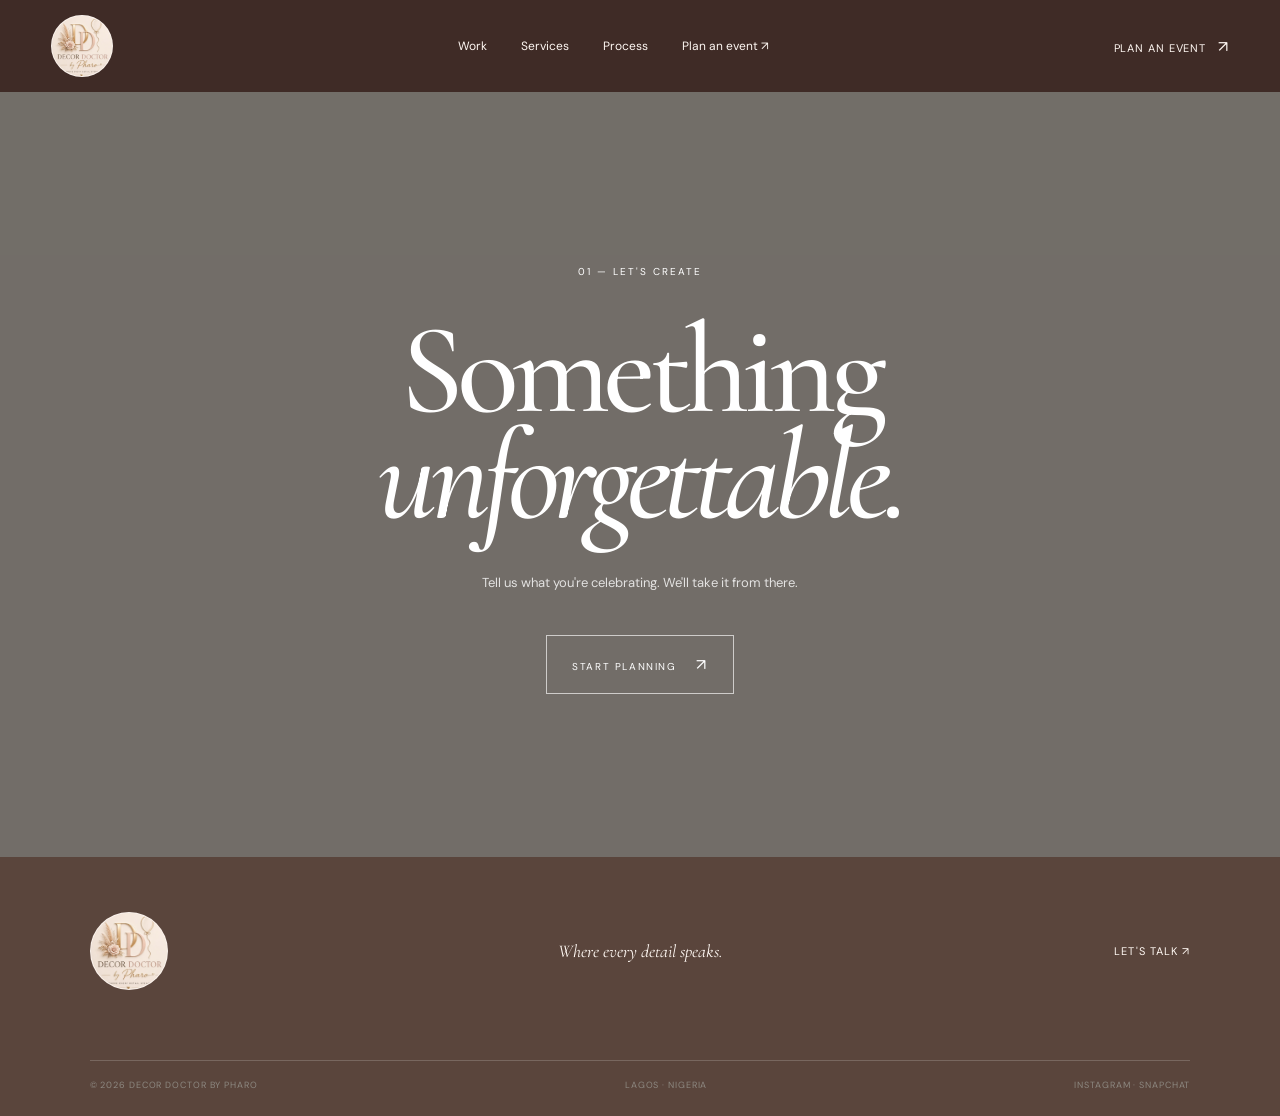
==== commit 852d192d: "Apply Decor Doctor branding" ====
--- a/contact.html
+++ b/contact.html
@@ -4,17 +4,17 @@
   <meta charset="UTF-8" />
   <meta name="viewport" content="width=device-width, initial-scale=1.0" />
   <meta name="description" content="Tell us what you're celebrating — we'll take it from there." />
-  <title>THE EXPERIENCE — Plan Your Event</title>
+  <title>Decor Doctor by Pharo — Plan Your Event</title>
   <link rel="preconnect" href="https://fonts.googleapis.com">
   <link rel="preconnect" href="https://fonts.gstatic.com" crossorigin>
-  <link href="https://fonts.googleapis.com/css2?family=DM+Sans:wght@400;500;600&family=Playfair+Display:ital,wght@0,500;0,600;1,500&display=swap" rel="stylesheet">
+  <link href="https://fonts.googleapis.com/css2?family=Cormorant+Garamond:ital,wght@0,500;0,600;1,500;1,600&family=DM+Sans:wght@400;500;600&display=swap" rel="stylesheet">
   <link rel="stylesheet" href="style.css" />
 </head>
 <body>
-  <div class="loader"><span>THE EXPERIENCE</span></div>
+  <div class="loader"><span>DECOR DOCTOR</span></div>
 
   <header class="nav">
-    <a class="logo" href="index.html">THE<span>.</span>EXPERIENCE</a>
+    <a class="brand-logo" href="index.html" aria-label="Decor Doctor by Pharo home"><img src="assets/decor-doctor-logo.jpeg" alt="Decor Doctor by Pharo" /></a>
 
     <nav class="main-nav" id="site-menu" aria-label="Main navigation">
       <a href="work.html">Work</a>
@@ -54,11 +54,11 @@
 
   <footer>
     <div class="footer-top">
-      <a class="logo" href="index.html">THE<span>.</span>EXPERIENCE</a>
-      <p>Events · Experiences · Moments</p>
+      <a class="brand-logo footer-logo" href="index.html" aria-label="Decor Doctor by Pharo home"><img src="assets/decor-doctor-logo.jpeg" alt="Decor Doctor by Pharo" /></a>
+      <p>Where every detail speaks.</p>
       <a href="contact.html">Let's talk ↗</a>
     </div>
-    <div class="footer-bottom"><span>© 2026 THE EXPERIENCE</span><span>LAGOS · NIGERIA</span><span>Instagram · Snapchat</span></div>
+    <div class="footer-bottom"><span>© 2026 DECOR DOCTOR BY PHARO</span><span>LAGOS · NIGERIA</span><span>Instagram · Snapchat</span></div>
   </footer>
 
   <script src="script.js"></script>
--- a/style.css
+++ b/style.css
@@ -1,9 +1,11 @@
 :root {
-  --ink: #171513;
-  --paper: #f1eee7;
-  --muted: #777169;
-  --line: rgba(23, 21, 19, 0.18);
-  --serif: "Playfair Display", Georgia, serif;
+  --ink: #5a453c;
+  --paper: #f8eee7;
+  --muted: #9a7a6b;
+  --line: rgba(119, 83, 65, 0.2);
+  --blush: #e7c9bb;
+  --champagne: #bb8b4d;
+  --serif: "Cormorant Garamond", Georgia, serif;
   --sans: "DM Sans", Arial, sans-serif;
 }
 
@@ -60,8 +62,9 @@
   justify-content: space-between;
   height: 92px;
   padding: 0 4vw;
-  color: #fff;
-  mix-blend-mode: difference;
+  background: #3f2b26;
+  color: #fff8f3;
+  mix-blend-mode: normal;
 }
 
 .logo {
@@ -72,6 +75,30 @@
 
 .logo span {
   opacity: 0.5;
+}
+
+.brand-logo {
+  display: block;
+  flex: 0 0 auto;
+  height: 62px;
+  width: 62px;
+  overflow: hidden;
+  border: 1px solid rgba(255, 248, 243, 0.55);
+  border-radius: 50%;
+  background: #f8eee7;
+}
+
+.brand-logo img {
+  display: block;
+  height: 100%;
+  width: 100%;
+  object-fit: cover;
+  object-position: center 45%;
+}
+
+.footer-logo {
+  height: 78px;
+  width: 78px;
 }
 
 .nav nav {
@@ -486,8 +513,8 @@
 .quote {
   padding-top: 170px;
   padding-bottom: 170px;
-  background: #171513;
-  color: #f1eee7;
+  background: #5a453c;
+  color: #fff8f3;
   text-align: center;
 }
 
@@ -588,8 +615,8 @@
 /* Footer */
 footer {
   padding: 55px 7vw 25px;
-  background: #171513;
-  color: #f1eee7;
+  background: #5a453c;
+  color: #fff8f3;
 }
 
 .footer-top {
@@ -657,8 +684,8 @@
     z-index: 500;
     height: 72px;
     padding: 0 6vw;
-    background: var(--paper);
-    color: var(--ink);
+    background: #3f2b26;
+    color: #fff8f3;
     mix-blend-mode: normal;
   }
 
@@ -676,10 +703,10 @@
     flex-direction: column;
     gap: 0;
     padding: 0 6vw 24px;
-    background: var(--paper);
-    border-top: 1px solid var(--line);
-    border-bottom: 1px solid var(--line);
-    box-shadow: 0 18px 30px rgba(23, 21, 19, 0.16);
+    background: #3f2b26;
+    border-top: 1px solid rgba(255, 248, 243, 0.18);
+    border-bottom: 1px solid rgba(255, 248, 243, 0.18);
+    box-shadow: 0 18px 30px rgba(63, 43, 38, 0.28);
   }
 
   .nav .main-nav.is-open {
@@ -689,8 +716,8 @@
   .nav .main-nav a {
     display: block;
     padding: 18px 0;
-    border-bottom: 1px solid var(--line);
-    color: var(--ink);
+    border-bottom: 1px solid rgba(255, 248, 243, 0.18);
+    color: #fff8f3;
     font-size: 14px;
   }
 
@@ -715,9 +742,9 @@
     width: 46px;
     height: 46px;
     padding: 0;
-    border: 1px solid var(--ink);
+    border: 1px solid rgba(255, 248, 243, 0.8);
     border-radius: 50%;
-    color: var(--ink);
+    color: #fff8f3;
     cursor: pointer;
   }
 
@@ -725,7 +752,7 @@
     display: block;
     width: 21px;
     height: 1px;
-    background: var(--ink);
+    background: #fff8f3;
     transition: transform 0.25s ease;
   }
 
@@ -899,4 +926,4 @@
     gap: 15px;
     text-align: center;
   }
-}+}
